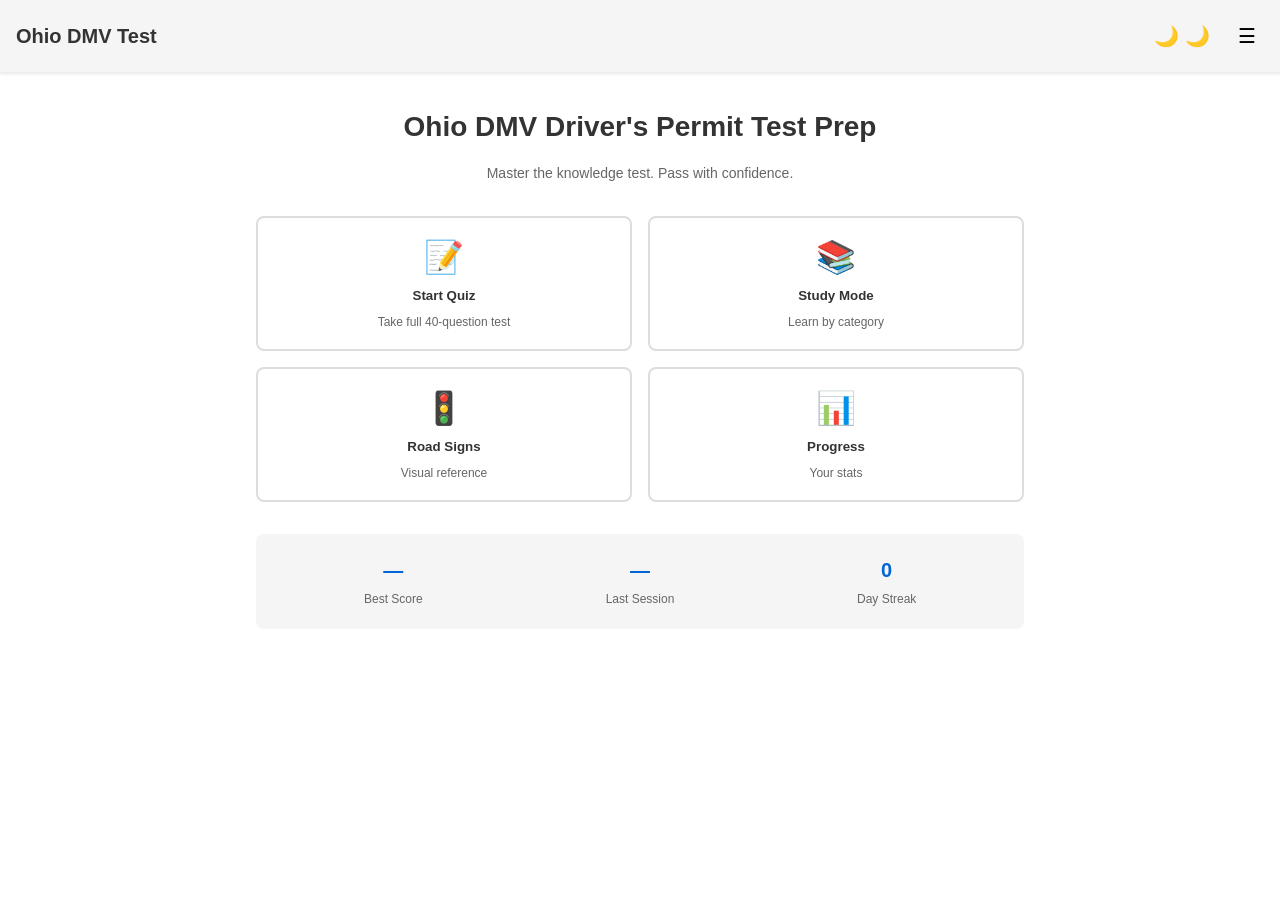
==== src/index.html @ d974bd8b "feat: add app shell, styling, and quiz engine - index.html: Responsive app shell with 5 main views (" ====
<!DOCTYPE html>
<html lang="en" data-theme="light">
<head>
  <meta charset="UTF-8">
  <meta name="viewport" content="width=device-width, initial-scale=1.0, maximum-scale=1.0, user-scalable=no, viewport-fit=cover">
  <meta name="description" content="Interactive Ohio DMV Driver's Permit Test Prep - Study for your knowledge test">
  <meta name="theme-color" content="#0366d6">

  <title>Ohio DMV Test Prep - Interactive Study App</title>

  <link rel="stylesheet" href="styles/main.css">
  <link rel="stylesheet" href="styles/dark-mode.css">
</head>
<body>
  <div class="app-container">

    <!-- Header -->
    <header class="app-header">
      <div class="header-left">
        <h1 class="app-title">Ohio DMV Test</h1>
      </div>
      <div class="header-right">
        <button id="themeToggle" class="theme-toggle" aria-label="Toggle dark mode" title="Dark mode">
          <span class="theme-icon">🌙</span>
        </button>
        <button id="menuToggle" class="menu-toggle" aria-label="Menu">
          <span class="menu-icon">☰</span>
        </button>
      </div>
    </header>

    <!-- Navigation Menu (mobile) -->
    <nav id="menu" class="mobile-menu hidden">
      <button class="menu-item" data-view="home">🏠 Home</button>
      <button class="menu-item" data-view="quiz">📝 Quiz</button>
      <button class="menu-item" data-view="study">📚 Study</button>
      <button class="menu-item" data-view="signs">🚦 Road Signs</button>
      <button class="menu-item" data-view="progress">📊 Progress</button>
    </nav>

    <!-- Main Content Area -->
    <main class="app-main">

      <!-- Home Screen -->
      <section id="homeView" class="view active">
        <div class="home-container">
          <div class="home-hero">
            <h2>Ohio DMV Driver's Permit Test Prep</h2>
            <p class="subtitle">Master the knowledge test. Pass with confidence.</p>
          </div>

          <div class="home-grid">
            <button class="home-card" id="startQuizBtn" data-view="quiz">
              <div class="card-icon">📝</div>
              <div class="card-title">Start Quiz</div>
              <div class="card-desc">Take full 40-question test</div>
            </button>

            <button class="home-card" id="studyModeBtn" data-view="study">
              <div class="card-icon">📚</div>
              <div class="card-title">Study Mode</div>
              <div class="card-desc">Learn by category</div>
            </button>

            <button class="home-card" id="signsBtn" data-view="signs">
              <div class="card-icon">🚦</div>
              <div class="card-title">Road Signs</div>
              <div class="card-desc">Visual reference</div>
            </button>

            <button class="home-card" id="progressBtn" data-view="progress">
              <div class="card-icon">📊</div>
              <div class="card-title">Progress</div>
              <div class="card-desc">Your stats</div>
            </button>
          </div>

          <div class="home-stats">
            <div class="stat-box">
              <div class="stat-value" id="bestScore">—</div>
              <div class="stat-label">Best Score</div>
            </div>
            <div class="stat-box">
              <div class="stat-value" id="lastSession">—</div>
              <div class="stat-label">Last Session</div>
            </div>
            <div class="stat-box">
              <div class="stat-value" id="streak">0</div>
              <div class="stat-label">Day Streak</div>
            </div>
          </div>
        </div>
      </section>

      <!-- Quiz Screen -->
      <section id="quizView" class="view">
        <div class="quiz-container">

          <div class="quiz-header">
            <button class="quiz-back" id="quizBackBtn">← Back</button>
            <div class="quiz-progress">
              <div class="progress-ring" id="progressRing">
                <span id="questionCounter">1/40</span>
              </div>
            </div>
            <button class="quiz-menu" id="quizMenuBtn">⋮</button>
          </div>

          <div class="quiz-content">
            <div class="question-card" id="questionCard">
              <div class="question-number">Question <span id="qNumber">1</span> of 40</div>
              <div class="question-category" id="qCategory">Road Signs</div>

              <div class="question-image-container" id="qImageContainer">
                <img id="qImage" src="" alt="" class="question-image">
              </div>

              <h3 class="question-text" id="qText"></h3>

              <div class="options-group" id="optionsGroup">
                <!-- Options rendered here by app.js -->
              </div>

              <div class="quiz-actions">
                <button id="prevBtn" class="btn btn-secondary" disabled>← Previous</button>
                <button id="nextBtn" class="btn btn-primary" disabled>Next →</button>
                <button id="skipBtn" class="btn btn-ghost">Skip</button>
              </div>
            </div>
          </div>

          <div id="feedbackContainer" class="feedback-container hidden">
            <!-- Feedback shown here -->
          </div>
        </div>
      </section>

      <!-- Study Mode Screen -->
      <section id="studyView" class="view">
        <div class="study-container">
          <button class="study-back" id="studyBackBtn">← Back</button>

          <h2>Study Mode</h2>
          <p class="subtitle">Learn by category. No timer. Unlimited attempts.</p>

          <div class="category-list" id="categoryList">
            <!-- Categories rendered here -->
          </div>
        </div>
      </section>

      <!-- Road Signs Screen -->
      <section id="signsView" class="view">
        <div class="signs-container">
          <button class="signs-back" id="signsBackBtn">← Back</button>

          <h2>🚦 Road Signs Gallery</h2>

          <div class="signs-filter">
            <input type="text" id="signsSearch" placeholder="Search signs..." class="search-input">
            <select id="signsFilter" class="filter-select">
              <option value="">All Signs</option>
              <option value="regulatory">Regulatory</option>
              <option value="warning">Warning</option>
              <option value="guide">Guide</option>
              <option value="work-zone">Work Zone</option>
            </select>
          </div>

          <div class="signs-grid" id="signsGrid">
            <!-- Signs rendered here -->
          </div>
        </div>
      </section>

      <!-- Progress Screen -->
      <section id="progressView" class="view">
        <div class="progress-container">
          <button class="progress-back" id="progressBackBtn">← Back</button>

          <h2>📊 My Progress</h2>

          <div class="progress-summary">
            <div class="readiness-ring">
              <svg viewBox="0 0 100 100">
                <circle cx="50" cy="50" r="45" class="ring-bg"></circle>
                <circle cx="50" cy="50" r="45" class="ring-fill" id="readinessRing"></circle>
              </svg>
              <div class="readiness-value">
                <span id="readinessPercent">—</span>%
              </div>
              <div class="readiness-label" id="readinessLabel">Not started</div>
            </div>
          </div>

          <div class="stats-grid">
            <div class="stat-item">
              <div class="stat-label">Sessions</div>
              <div class="stat-value" id="statSessions">0</div>
            </div>
            <div class="stat-item">
              <div class="stat-label">Accuracy</div>
              <div class="stat-value" id="statAccuracy">—</div>
            </div>
            <div class="stat-item">
              <div class="stat-label">Mastered</div>
              <div class="stat-value" id="statMastered">0</div>
            </div>
          </div>

          <div class="category-scores" id="categoryScores">
            <!-- Category breakdown rendered here -->
          </div>

          <div class="weak-areas" id="weakAreas">
            <!-- Weak areas listed here -->
          </div>

          <button id="practiceWeakBtn" class="btn btn-primary" disabled>🔥 Practice Weak Areas</button>
        </div>
      </section>

    </main>

  </div>

  <!-- Hidden detail modals -->
  <div id="signModal" class="modal hidden">
    <div class="modal-content">
      <button class="modal-close" id="signModalClose">✕</button>
      <div id="signModalBody"></div>
    </div>
  </div>

  <div id="quizResultsModal" class="modal hidden">
    <div class="modal-content modal-large">
      <button class="modal-close" id="quizResultsClose">✕</button>
      <div id="quizResultsBody"></div>
    </div>
  </div>

  <!-- Loading indicator -->
  <div id="loadingOverlay" class="loading-overlay hidden">
    <div class="spinner"></div>
  </div>

  <!-- Toast notifications -->
  <div id="toastContainer" class="toast-container"></div>

  <!-- Scripts -->
  <script src="data/questions.js" defer></script>
  <script src="data/road-signs.js" defer></script>
  <script src="quiz-engine.js" defer></script>
  <script src="ui.js" defer></script>
  <script src="app.js" defer></script>
</body>
</html>
---- src/styles/main.css ----
/* Ohio DMV Test Prep - Main Stylesheet */

* {
  margin: 0;
  padding: 0;
  box-sizing: border-box;
}

/* CSS Variables - Light Mode */
:root {
  --primary: #0366d6;
  --primary-hover: #0256b8;
  --secondary: #6c757d;
  --success: #28a745;
  --danger: #cb2431;
  --warning: #ffc107;

  --bg-primary: #ffffff;
  --bg-secondary: #f5f5f5;
  --bg-tertiary: #e8e8e8;

  --text-primary: #333333;
  --text-secondary: #666666;
  --text-muted: #999999;

  --border-color: #ddd;
  --border-light: #eee;

  --shadow-sm: 0 1px 3px rgba(0, 0, 0, 0.1);
  --shadow-md: 0 2px 8px rgba(0, 0, 0, 0.1);
  --shadow-lg: 0 4px 16px rgba(0, 0, 0, 0.15);

  --radius-sm: 4px;
  --radius-md: 8px;
  --radius-lg: 12px;

  --spacing-xs: 4px;
  --spacing-sm: 8px;
  --spacing-md: 12px;
  --spacing-lg: 16px;
  --spacing-xl: 20px;
  --spacing-2xl: 24px;
  --spacing-3xl: 32px;

  --transition: all 0.2s ease;
}

html {
  font-size: 16px;
  -webkit-font-smoothing: antialiased;
  -moz-osx-font-smoothing: grayscale;
}

body {
  font-family: -apple-system, BlinkMacSystemFont, 'Segoe UI', Roboto, sans-serif;
  background: var(--bg-primary);
  color: var(--text-primary);
  line-height: 1.6;
  -webkit-user-select: none;
  -webkit-touch-callout: none;
  user-select: none;
}

/* App Container */
.app-container {
  display: flex;
  flex-direction: column;
  height: 100vh;
  background: var(--bg-primary);
}

/* Header */
.app-header {
  display: flex;
  justify-content: space-between;
  align-items: center;
  padding: var(--spacing-lg);
  background: var(--bg-secondary);
  border-bottom: 1px solid var(--border-light);
  box-shadow: var(--shadow-sm);
  position: sticky;
  top: 0;
  z-index: 100;
}

.app-title {
  font-size: 20px;
  font-weight: 700;
  color: var(--text-primary);
  margin: 0;
}

.header-right {
  display: flex;
  gap: var(--spacing-md);
  align-items: center;
}

.theme-toggle,
.menu-toggle {
  background: transparent;
  border: none;
  font-size: 20px;
  cursor: pointer;
  padding: var(--spacing-sm);
  border-radius: var(--radius-sm);
  transition: var(--transition);
  touch-action: manipulation;
}

.theme-toggle:hover,
.menu-toggle:hover {
  background: var(--bg-tertiary);
}

/* Mobile Menu */
.mobile-menu {
  display: none;
  flex-direction: column;
  gap: var(--spacing-sm);
  padding: var(--spacing-md);
  background: var(--bg-secondary);
  border-bottom: 1px solid var(--border-light);
}

.mobile-menu.visible {
  display: flex;
}

.menu-item {
  padding: var(--spacing-lg);
  background: var(--bg-primary);
  border: 1px solid var(--border-color);
  border-radius: var(--radius-sm);
  cursor: pointer;
  font-size: 14px;
  font-weight: 500;
  transition: var(--transition);
  touch-action: manipulation;
}

.menu-item:hover {
  background: var(--bg-tertiary);
  border-color: var(--primary);
}

/* Main Content */
.app-main {
  flex: 1;
  overflow-y: auto;
  padding: var(--spacing-lg);
  max-width: 800px;
  margin: 0 auto;
  width: 100%;
}

/* Views */
.view {
  display: none;
  animation: slideIn 0.3s ease-out;
}

.view.active {
  display: block;
}

@keyframes slideIn {
  from {
    opacity: 0;
    transform: translateY(10px);
  }
  to {
    opacity: 1;
    transform: translateY(0);
  }
}

/* Home View */
.home-container {
  padding: var(--spacing-lg) 0;
}

.home-hero {
  text-align: center;
  margin-bottom: var(--spacing-3xl);
}

.home-hero h2 {
  font-size: 28px;
  margin-bottom: var(--spacing-md);
  color: var(--text-primary);
}

.subtitle {
  font-size: 14px;
  color: var(--text-secondary);
}

.home-grid {
  display: grid;
  grid-template-columns: 1fr;
  gap: var(--spacing-lg);
  margin-bottom: var(--spacing-3xl);
}

@media (min-width: 640px) {
  .home-grid {
    grid-template-columns: 1fr 1fr;
  }
}

.home-card {
  padding: var(--spacing-xl);
  background: var(--bg-primary);
  border: 2px solid var(--border-color);
  border-radius: var(--radius-md);
  cursor: pointer;
  transition: var(--transition);
  touch-action: manipulation;
  min-height: 120px;
  display: flex;
  flex-direction: column;
  align-items: center;
  gap: var(--spacing-md);
}

.home-card:hover {
  border-color: var(--primary);
  box-shadow: var(--shadow-md);
  transform: translateY(-2px);
}

.card-icon {
  font-size: 32px;
}

.card-title {
  font-weight: 600;
  color: var(--text-primary);
}

.card-desc {
  font-size: 12px;
  color: var(--text-secondary);
}

.home-stats {
  display: grid;
  grid-template-columns: 1fr 1fr 1fr;
  gap: var(--spacing-md);
  padding: var(--spacing-xl);
  background: var(--bg-secondary);
  border-radius: var(--radius-md);
}

.stat-box {
  text-align: center;
}

.stat-value {
  font-size: 20px;
  font-weight: 700;
  color: var(--primary);
}

.stat-label {
  font-size: 12px;
  color: var(--text-secondary);
  margin-top: var(--spacing-xs);
}

/* Buttons */
.btn {
  padding: 12px 20px;
  border: none;
  border-radius: var(--radius-sm);
  font-size: 16px;
  font-weight: 600;
  cursor: pointer;
  transition: var(--transition);
  touch-action: manipulation;
  -webkit-user-select: none;
  -webkit-touch-callout: none;
  min-height: 48px;
  display: inline-flex;
  align-items: center;
  justify-content: center;
  gap: var(--spacing-sm);
  white-space: nowrap;
}

.btn:active {
  transform: scale(0.98);
}

.btn:disabled {
  opacity: 0.5;
  cursor: not-allowed;
}

.btn-primary {
  background: var(--primary);
  color: white;
}

.btn-primary:hover:not(:disabled) {
  background: var(--primary-hover);
}

.btn-secondary {
  background: var(--secondary);
  color: white;
}

.btn-success {
  background: var(--success);
  color: white;
}

.btn-danger {
  background: var(--danger);
  color: white;
}

.btn-ghost {
  background: transparent;
  color: var(--text-secondary);
  border: 1px solid var(--border-color);
}

.btn-ghost:hover {
  background: var(--bg-secondary);
}

/* Quiz View */
.quiz-container {
  padding: 0;
}

.quiz-header {
  display: flex;
  justify-content: space-between;
  align-items: center;
  margin-bottom: var(--spacing-xl);
}

.quiz-back,
.quiz-menu {
  background: transparent;
  border: none;
  font-size: 18px;
  cursor: pointer;
  padding: var(--spacing-sm);
}

.quiz-progress {
  flex: 1;
  text-align: center;
}

.progress-ring {
  width: 80px;
  height: 80px;
  border-radius: 50%;
  background: conic-gradient(
    var(--primary) 0deg,
    var(--primary) calc(var(--progress, 0) * 3.6deg),
    var(--bg-tertiary) calc(var(--progress, 0) * 3.6deg)
  );
  display: flex;
  align-items: center;
  justify-content: center;
  font-weight: 700;
  font-size: 16px;
  margin: 0 auto;
  transition: --progress 0.4s ease;
}

.question-card {
  background: var(--bg-primary);
  border: 1px solid var(--border-color);
  border-radius: var(--radius-md);
  padding: var(--spacing-xl);
  box-shadow: var(--shadow-sm);
  animation: slideUp 0.3s ease-out;
}

@keyframes slideUp {
  from {
    opacity: 0;
    transform: translateY(20px);
  }
  to {
    opacity: 1;
    transform: translateY(0);
  }
}

.question-number {
  font-size: 12px;
  color: var(--text-secondary);
  margin-bottom: var(--spacing-sm);
}

.question-category {
  display: inline-block;
  padding: 4px 12px;
  background: var(--bg-secondary);
  color: var(--primary);
  border-radius: 16px;
  font-size: 12px;
  font-weight: 600;
  margin-bottom: var(--spacing-lg);
}

.question-image-container {
  display: none;
  text-align: center;
  margin: var(--spacing-xl) 0;
}

.question-image-container.visible {
  display: block;
}

.question-image {
  max-width: 100%;
  max-height: 300px;
  border-radius: var(--radius-md);
  background: var(--bg-secondary);
  padding: var(--spacing-lg);
}

.question-text {
  font-size: 18px;
  font-weight: 600;
  line-height: 1.5;
  margin-bottom: var(--spacing-xl);
  color: var(--text-primary);
}

.options-group {
  display: flex;
  flex-direction: column;
  gap: var(--spacing-md);
  margin: var(--spacing-xl) 0;
}

.option-button {
  display: flex;
  align-items: flex-start;
  padding: var(--spacing-lg);
  border: 2px solid var(--border-color);
  border-radius: var(--radius-md);
  background: var(--bg-primary);
  cursor: pointer;
  transition: var(--transition);
  touch-action: manipulation;
  min-height: 60px;
  gap: var(--spacing-md);
}

.option-button:hover {
  border-color: var(--primary);
  background: var(--bg-secondary);
}

.option-button.selected {
  border-color: var(--primary);
  background: #e7f2ff;
}

.option-button.correct {
  border-color: var(--success);
  background: #f0f9f5;
  animation: pulse 0.6s ease-out;
}

.option-button.incorrect {
  border-color: var(--danger);
  background: #fff5f5;
  animation: shake 0.4s ease-in-out;
}

@keyframes pulse {
  0% {
    transform: scale(1);
    box-shadow: 0 0 0 0 rgba(40, 167, 69, 0.7);
  }
  50% {
    box-shadow: 0 0 0 10px rgba(40, 167, 69, 0);
  }
  100% {
    transform: scale(1);
    box-shadow: 0 0 0 0 rgba(40, 167, 69, 0);
  }
}

@keyframes shake {
  0%, 100% {
    transform: translateX(0);
  }
  25% {
    transform: translateX(-8px);
  }
  75% {
    transform: translateX(8px);
  }
}

.option-label {
  font-weight: 700;
  color: var(--text-primary);
  flex-shrink: 0;
  width: 24px;
  text-align: center;
}

.option-text {
  flex: 1;
  color: var(--text-primary);
}

.option-button.correct .option-label::after {
  content: "✓";
  position: absolute;
  animation: checkmark 0.3s cubic-bezier(0.68, -0.55, 0.265, 1.55);
}

@keyframes checkmark {
  0% {
    transform: scale(0) rotate(-45deg);
  }
  100% {
    transform: scale(1) rotate(0deg);
  }
}

.quiz-actions {
  display: flex;
  gap: var(--spacing-md);
  margin-top: var(--spacing-xl);
  flex-wrap: wrap;
}

.quiz-actions .btn {
  flex: 1;
  min-width: 100px;
}

/* Feedback */
.feedback-container {
  margin-top: var(--spacing-xl);
  padding: var(--spacing-lg);
  background: var(--bg-secondary);
  border-radius: var(--radius-md);
  animation: slideUp 0.3s ease-out;
}

.feedback-container.hidden {
  display: none;
}

.feedback-title {
  font-weight: 600;
  margin-bottom: var(--spacing-md);
  color: var(--text-primary);
}

.feedback-explanation {
  font-size: 14px;
  line-height: 1.6;
  color: var(--text-secondary);
}

/* Study View */
.study-container,
.signs-container,
.progress-container {
  padding: 0;
}

.study-container h2,
.signs-container h2,
.progress-container h2 {
  font-size: 24px;
  margin: var(--spacing-lg) 0 var(--spacing-md);
  color: var(--text-primary);
}

.category-list {
  display: grid;
  grid-template-columns: 1fr;
  gap: var(--spacing-lg);
  margin-top: var(--spacing-xl);
}

@media (min-width: 640px) {
  .category-list {
    grid-template-columns: 1fr 1fr;
  }
}

.category-card {
  padding: var(--spacing-xl);
  background: var(--bg-primary);
  border: 1px solid var(--border-color);
  border-radius: var(--radius-md);
  cursor: pointer;
  transition: var(--transition);
  touch-action: manipulation;
}

.category-card:hover {
  border-color: var(--primary);
  box-shadow: var(--shadow-md);
  transform: translateY(-2px);
}

.category-name {
  font-weight: 600;
  font-size: 16px;
  color: var(--text-primary);
  margin-bottom: var(--spacing-sm);
}

.category-stats {
  font-size: 12px;
  color: var(--text-secondary);
}

/* Signs View */
.signs-filter {
  display: flex;
  gap: var(--spacing-md);
  margin: var(--spacing-xl) 0;
}

.search-input,
.filter-select {
  padding: var(--spacing-md);
  border: 1px solid var(--border-color);
  border-radius: var(--radius-sm);
  font-size: 14px;
  flex: 1;
}

.search-input {
  min-width: 0;
}

.signs-grid {
  display: grid;
  grid-template-columns: repeat(auto-fill, minmax(120px, 1fr));
  gap: var(--spacing-lg);
  margin-top: var(--spacing-xl);
}

.sign-tile {
  padding: var(--spacing-lg);
  background: var(--bg-primary);
  border: 1px solid var(--border-color);
  border-radius: var(--radius-md);
  cursor: pointer;
  transition: var(--transition);
  text-align: center;
  touch-action: manipulation;
}

.sign-tile:hover {
  border-color: var(--primary);
  box-shadow: var(--shadow-md);
  transform: translateY(-2px);
}

.sign-image-small {
  width: 80px;
  height: 80px;
  margin: 0 auto var(--spacing-md);
  background: var(--bg-secondary);
  border-radius: var(--radius-sm);
  display: flex;
  align-items: center;
  justify-content: center;
  font-size: 32px;
}

.sign-name {
  font-size: 12px;
  font-weight: 600;
  color: var(--text-primary);
}

/* Progress View */
.progress-summary {
  display: flex;
  justify-content: center;
  margin: var(--spacing-xl) 0;
}

.readiness-ring {
  position: relative;
  width: 150px;
  height: 150px;
}

.readiness-ring svg {
  width: 100%;
  height: 100%;
  transform: rotate(-90deg);
}

.ring-bg {
  fill: none;
  stroke: var(--bg-tertiary);
  stroke-width: 8;
}

.ring-fill {
  fill: none;
  stroke: var(--primary);
  stroke-width: 8;
  stroke-linecap: round;
  transition: stroke-dashoffset 0.8s ease;
}

.readiness-value {
  position: absolute;
  top: 50%;
  left: 50%;
  transform: translate(-50%, -50%);
  text-align: center;
}

.readiness-value span {
  font-size: 36px;
  font-weight: 700;
  color: var(--primary);
}

.readiness-label {
  text-align: center;
  font-size: 12px;
  color: var(--text-secondary);
  margin-top: var(--spacing-sm);
}

.stats-grid {
  display: grid;
  grid-template-columns: 1fr 1fr 1fr;
  gap: var(--spacing-lg);
  margin: var(--spacing-xl) 0;
}

.stat-item {
  padding: var(--spacing-lg);
  background: var(--bg-secondary);
  border-radius: var(--radius-md);
  text-align: center;
}

.category-scores {
  margin: var(--spacing-xl) 0;
}

.category-score-item {
  display: flex;
  justify-content: space-between;
  align-items: center;
  padding: var(--spacing-lg);
  background: var(--bg-secondary);
  border-radius: var(--radius-md);
  margin-bottom: var(--spacing-md);
}

.category-score-name {
  font-weight: 600;
}

.category-score-bar {
  width: 120px;
  height: 6px;
  background: var(--bg-tertiary);
  border-radius: 3px;
  overflow: hidden;
  margin: 0 var(--spacing-md);
}

.category-score-fill {
  height: 100%;
  background: var(--primary);
}

.category-score-percent {
  font-weight: 600;
  min-width: 40px;
  text-align: right;
}

.weak-areas {
  margin: var(--spacing-xl) 0;
  padding: var(--spacing-lg);
  background: #fff5f5;
  border: 1px solid #f97583;
  border-radius: var(--radius-md);
}

.weak-areas-title {
  font-weight: 600;
  color: var(--danger);
  margin-bottom: var(--spacing-md);
}

.weak-area-item {
  font-size: 14px;
  color: var(--text-secondary);
  margin-bottom: var(--spacing-sm);
}

/* Modal */
.modal {
  display: none;
  position: fixed;
  top: 0;
  left: 0;
  width: 100%;
  height: 100%;
  background: rgba(0, 0, 0, 0.5);
  z-index: 1000;
  align-items: center;
  justify-content: center;
  padding: var(--spacing-lg);
}

.modal.visible {
  display: flex;
  animation: fadeIn 0.3s ease;
}

@keyframes fadeIn {
  from {
    opacity: 0;
  }
  to {
    opacity: 1;
  }
}

.modal-content {
  background: var(--bg-primary);
  border-radius: var(--radius-lg);
  padding: var(--spacing-xl);
  max-width: 500px;
  width: 100%;
  position: relative;
  box-shadow: var(--shadow-lg);
  animation: modalSlideIn 0.3s ease-out;
}

.modal-large {
  max-width: 700px;
  max-height: 80vh;
  overflow-y: auto;
}

@keyframes modalSlideIn {
  from {
    opacity: 0;
    transform: scale(0.95);
  }
  to {
    opacity: 1;
    transform: scale(1);
  }
}

.modal-close {
  position: absolute;
  top: var(--spacing-lg);
  right: var(--spacing-lg);
  background: transparent;
  border: none;
  font-size: 24px;
  cursor: pointer;
  color: var(--text-secondary);
  transition: var(--transition);
}

.modal-close:hover {
  color: var(--text-primary);
}

/* Loading */
.loading-overlay {
  display: none;
  position: fixed;
  top: 0;
  left: 0;
  width: 100%;
  height: 100%;
  background: rgba(0, 0, 0, 0.3);
  z-index: 2000;
  align-items: center;
  justify-content: center;
}

.loading-overlay.visible {
  display: flex;
}

.spinner {
  width: 40px;
  height: 40px;
  border: 4px solid var(--bg-tertiary);
  border-top-color: var(--primary);
  border-radius: 50%;
  animation: spin 0.8s linear infinite;
}

@keyframes spin {
  to {
    transform: rotate(360deg);
  }
}

/* Toast */
.toast-container {
  position: fixed;
  top: var(--spacing-lg);
  right: var(--spacing-lg);
  z-index: 3000;
  display: flex;
  flex-direction: column;
  gap: var(--spacing-md);
  pointer-events: none;
}

.toast {
  padding: var(--spacing-lg);
  background: var(--bg-secondary);
  border: 1px solid var(--border-color);
  border-radius: var(--radius-md);
  box-shadow: var(--shadow-md);
  animation: toastSlide 0.3s ease-out;
  pointer-events: auto;
}

@keyframes toastSlide {
  from {
    transform: translateX(400px);
  }
  to {
    transform: translateX(0);
  }
}

/* Utility Classes */
.hidden {
  display: none !important;
}

.visible {
  display: block !important;
}

/* Mobile Breakpoints */
@media (max-width: 640px) {
  .app-header {
    padding: var(--spacing-md);
  }

  .app-title {
    font-size: 18px;
  }

  .app-main {
    padding: var(--spacing-md);
  }

  .home-hero h2 {
    font-size: 24px;
  }

  .question-text {
    font-size: 16px;
  }

  .quiz-actions {
    flex-direction: column;
  }

  .quiz-actions .btn {
    width: 100%;
  }

  .stats-grid {
    grid-template-columns: 1fr;
    gap: var(--spacing-md);
  }

  .category-score-item {
    flex-wrap: wrap;
  }

  .category-score-bar {
    order: 2;
    width: 100%;
    margin: var(--spacing-md) 0 0;
  }
}

@media (max-width: 480px) {
  .home-stats {
    grid-template-columns: 1fr;
  }

  .home-grid {
    grid-template-columns: 1fr;
  }

  .signs-grid {
    grid-template-columns: repeat(auto-fill, minmax(100px, 1fr));
  }

  .modal-content {
    padding: var(--spacing-lg);
  }
}
---- src/styles/dark-mode.css ----
/* Dark Mode Stylesheet - OLED Friendly */

html[data-theme="dark"] {
  --primary: #58a6ff;
  --primary-hover: #79c0ff;
  --secondary: #8b949e;
  --success: #3fb950;
  --danger: #f85149;
  --warning: #d29922;

  --bg-primary: #0d1117;
  --bg-secondary: #161b22;
  --bg-tertiary: #21262d;

  --text-primary: #e1e4e8;
  --text-secondary: #8b949e;
  --text-muted: #6e7681;

  --border-color: #30363d;
  --border-light: #21262d;

  --shadow-sm: 0 1px 3px rgba(0, 0, 0, 0.3);
  --shadow-md: 0 2px 8px rgba(0, 0, 0, 0.5);
  --shadow-lg: 0 4px 16px rgba(0, 0, 0, 0.7);
}

html[data-theme="dark"] body {
  background: var(--bg-primary);
  color: var(--text-primary);
}

/* Header - Dark */
html[data-theme="dark"] .app-header {
  background: var(--bg-secondary);
  border-bottom-color: var(--border-color);
}

html[data-theme="dark"] .app-title {
  color: var(--text-primary);
}

/* Buttons - Dark */
html[data-theme="dark"] .home-card,
html[data-theme="dark"] .category-card,
html[data-theme="dark"] .sign-tile,
html[data-theme="dark"] .question-card {
  background: var(--bg-secondary);
  border-color: var(--border-color);
}

html[data-theme="dark"] .option-button {
  background: var(--bg-secondary);
  border-color: var(--border-color);
}

html[data-theme="dark"] .option-button:hover {
  background: var(--bg-tertiary);
  border-color: var(--primary);
}

html[data-theme="dark"] .option-button.selected {
  border-color: var(--primary);
  background: #0d2a47;
}

html[data-theme="dark"] .option-button.correct {
  border-color: var(--success);
  background: #0d2e1a;
}

html[data-theme="dark"] .option-button.incorrect {
  border-color: var(--danger);
  background: #2d1113;
}

/* Theme Toggle Indicator */
html[data-theme="dark"] .theme-toggle::before {
  content: "☀️";
}

html[data-theme="light"] .theme-toggle::before {
  content: "🌙";
}

html[data-theme="dark"] .theme-icon {
  display: none;
}

/* Background Colors - Dark */
html[data-theme="dark"] .home-stats,
html[data-theme="dark"] .feedback-container,
html[data-theme="dark"] .stat-item,
html[data-theme="dark"] .category-score-item,
html[data-theme="dark"] .question-category {
  background: var(--bg-tertiary);
}

html[data-theme="dark"] .menu-item,
html[data-theme="dark"] .search-input,
html[data-theme="dark"] .filter-select {
  background: var(--bg-secondary);
  color: var(--text-primary);
  border-color: var(--border-color);
}

html[data-theme="dark"] .search-input::placeholder,
html[data-theme="dark"] .filter-select {
  color: var(--text-secondary);
}

/* Modal - Dark */
html[data-theme="dark"] .modal-content {
  background: var(--bg-secondary);
  color: var(--text-primary);
}

html[data-theme="dark"] .modal {
  background: rgba(0, 0, 0, 0.7);
}

/* Scrollbar - Dark */
html[data-theme="dark"] ::-webkit-scrollbar {
  width: 8px;
  height: 8px;
}

html[data-theme="dark"] ::-webkit-scrollbar-track {
  background: var(--bg-secondary);
}

html[data-theme="dark"] ::-webkit-scrollbar-thumb {
  background: var(--bg-tertiary);
  border-radius: 4px;
}

html[data-theme="dark"] ::-webkit-scrollbar-thumb:hover {
  background: var(--border-color);
}

/* Special Cases */
html[data-theme="dark"] .weak-areas {
  background: rgba(248, 81, 73, 0.1);
  border-color: var(--danger);
}

html[data-theme="dark"] .weak-areas-title {
  color: var(--danger);
}

html[data-theme="dark"] .category-score-bar {
  background: var(--bg-tertiary);
}

html[data-theme="dark"] .ring-bg {
  stroke: var(--bg-tertiary);
}

html[data-theme="dark"] .ring-fill {
  stroke: var(--primary);
}

html[data-theme="dark"] .question-image {
  background: var(--bg-tertiary);
}

html[data-theme="dark"] .sign-image-small {
  background: var(--bg-tertiary);
}

html[data-theme="dark"] .btn-ghost {
  color: var(--text-secondary);
  border-color: var(--border-color);
}

html[data-theme="dark"] .btn-ghost:hover {
  background: var(--bg-tertiary);
}

html[data-theme="dark"] .toast {
  background: var(--bg-secondary);
  border-color: var(--border-color);
}

html[data-theme="dark"] .spinner {
  border-color: var(--bg-tertiary);
  border-top-color: var(--primary);
}

/* Text Colors */
html[data-theme="dark"] .question-text,
html[data-theme="dark"] .card-title,
html[data-theme="dark"] .category-name,
html[data-theme="dark"] .option-text,
html[data-theme="dark"] .option-label {
  color: var(--text-primary);
}

html[data-theme="dark"] .subtitle,
html[data-theme="dark"] .card-desc,
html[data-theme="dark"] .question-number,
html[data-theme="dark"] .category-stats,
html[data-theme="dark"] .text-secondary,
html[data-theme="dark"] .feedback-explanation {
  color: var(--text-secondary);
}

/* Progress Ring */
html[data-theme="dark"] .progress-ring {
  background: conic-gradient(
    var(--primary) 0deg,
    var(--primary) calc(var(--progress, 0) * 3.6deg),
    var(--bg-tertiary) calc(var(--progress, 0) * 3.6deg)
  );
}

/* Link Colors */
html[data-theme="dark"] a {
  color: var(--primary);
}

html[data-theme="dark"] a:hover {
  color: var(--primary-hover);
}

/* Focus States */
html[data-theme="dark"] .btn:focus,
html[data-theme="dark"] input:focus,
html[data-theme="dark"] select:focus {
  outline: 2px solid var(--primary);
  outline-offset: 2px;
}

/* Transition Animation for Theme Switch */
html[data-theme] * {
  transition: background-color 0.3s ease, color 0.3s ease, border-color 0.3s ease;
}

/* Ensure immediate theme change for certain elements */
html[data-theme] body,
html[data-theme] .app-container {
  transition: background-color 0.2s ease;
}
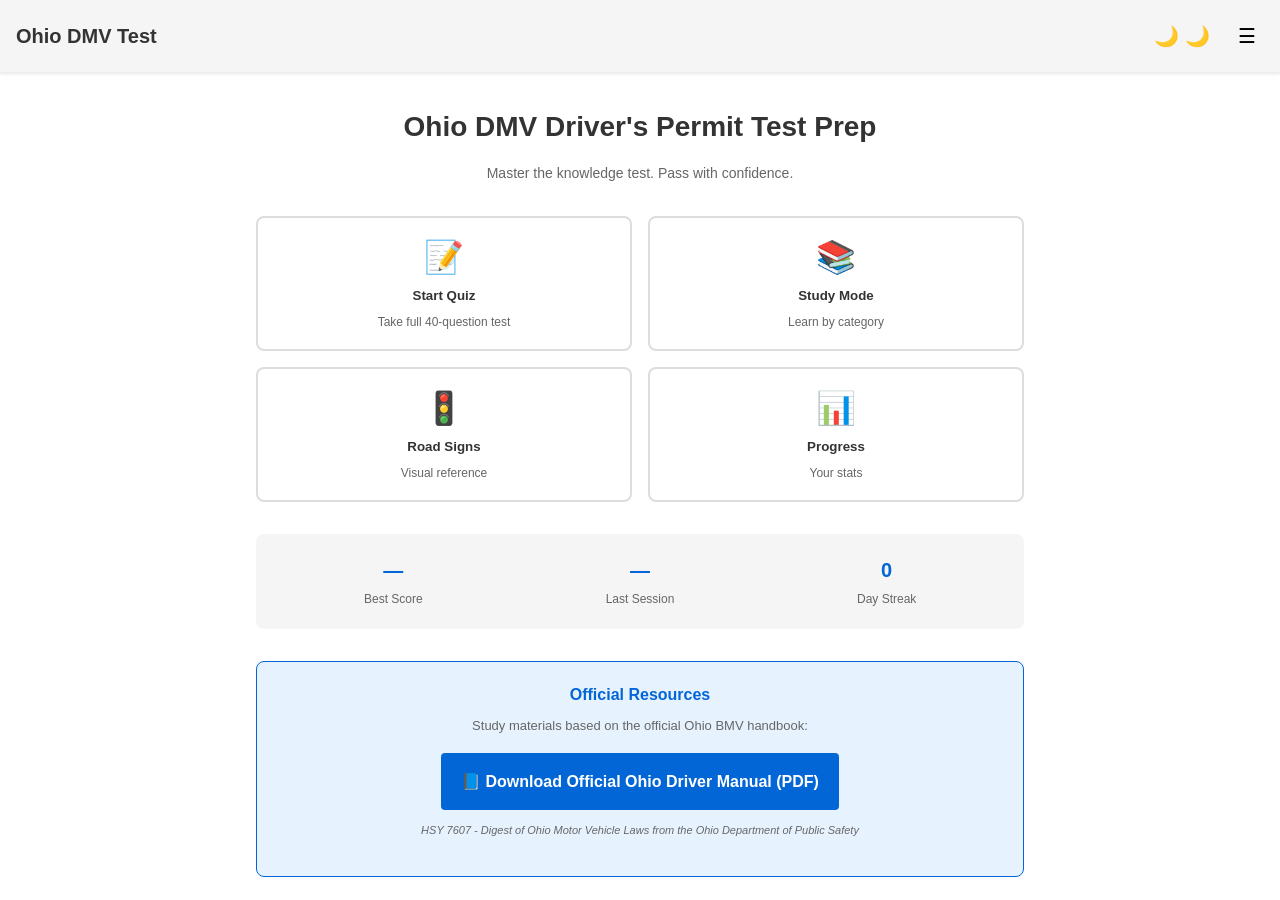
==== commit 57dc89cf: "docs: add official Ohio BMV resources and link from home screen - RESOURCES.md: Official download li" ====
--- a/src/index.html
+++ b/src/index.html
@@ -89,6 +89,18 @@
               <div class="stat-label">Day Streak</div>
             </div>
           </div>
+
+          <div class="resources-section">
+            <h3>Official Resources</h3>
+            <p>Study materials based on the official Ohio BMV handbook:</p>
+            <a href="https://dam.assets.ohio.gov/image/upload/publicsafety.ohio.gov/hsy7607.pdf"
+               target="_blank"
+               rel="noopener noreferrer"
+               class="resource-link">
+              📘 Download Official Ohio Driver Manual (PDF)
+            </a>
+            <p class="resource-note">HSY 7607 - Digest of Ohio Motor Vehicle Laws from the Ohio Department of Public Safety</p>
+          </div>
         </div>
       </section>
 
--- a/src/styles/main.css
+++ b/src/styles/main.css
@@ -267,6 +267,52 @@
   font-size: 12px;
   color: var(--text-secondary);
   margin-top: var(--spacing-xs);
+}
+
+/* Resources Section */
+.resources-section {
+  margin-top: var(--spacing-3xl);
+  padding: var(--spacing-xl);
+  background: #e7f2ff;
+  border: 1px solid #0366d6;
+  border-radius: var(--radius-md);
+  text-align: center;
+}
+
+.resources-section h3 {
+  font-size: 16px;
+  margin-bottom: var(--spacing-sm);
+  color: var(--primary);
+}
+
+.resources-section p {
+  font-size: 13px;
+  color: var(--text-secondary);
+  margin-bottom: var(--spacing-lg);
+}
+
+.resource-link {
+  display: inline-block;
+  padding: var(--spacing-lg) var(--spacing-xl);
+  background: var(--primary);
+  color: white;
+  border-radius: var(--radius-sm);
+  text-decoration: none;
+  font-weight: 600;
+  transition: var(--transition);
+  touch-action: manipulation;
+}
+
+.resource-link:hover {
+  background: var(--primary-hover);
+  transform: translateY(-2px);
+}
+
+.resource-note {
+  font-size: 11px !important;
+  color: var(--text-muted);
+  margin-top: var(--spacing-md);
+  font-style: italic;
 }
 
 /* Buttons */
--- a/src/styles/dark-mode.css
+++ b/src/styles/dark-mode.css
@@ -230,6 +230,28 @@
   outline-offset: 2px;
 }
 
+/* Resources Section - Dark */
+html[data-theme="dark"] .resources-section {
+  background: rgba(88, 166, 255, 0.1);
+  border-color: var(--primary);
+}
+
+html[data-theme="dark"] .resources-section h3 {
+  color: var(--primary);
+}
+
+html[data-theme="dark"] .resources-section p {
+  color: var(--text-secondary);
+}
+
+html[data-theme="dark"] .resource-link {
+  background: var(--primary);
+}
+
+html[data-theme="dark"] .resource-link:hover {
+  background: var(--primary-hover);
+}
+
 /* Transition Animation for Theme Switch */
 html[data-theme] * {
   transition: background-color 0.3s ease, color 0.3s ease, border-color 0.3s ease;
